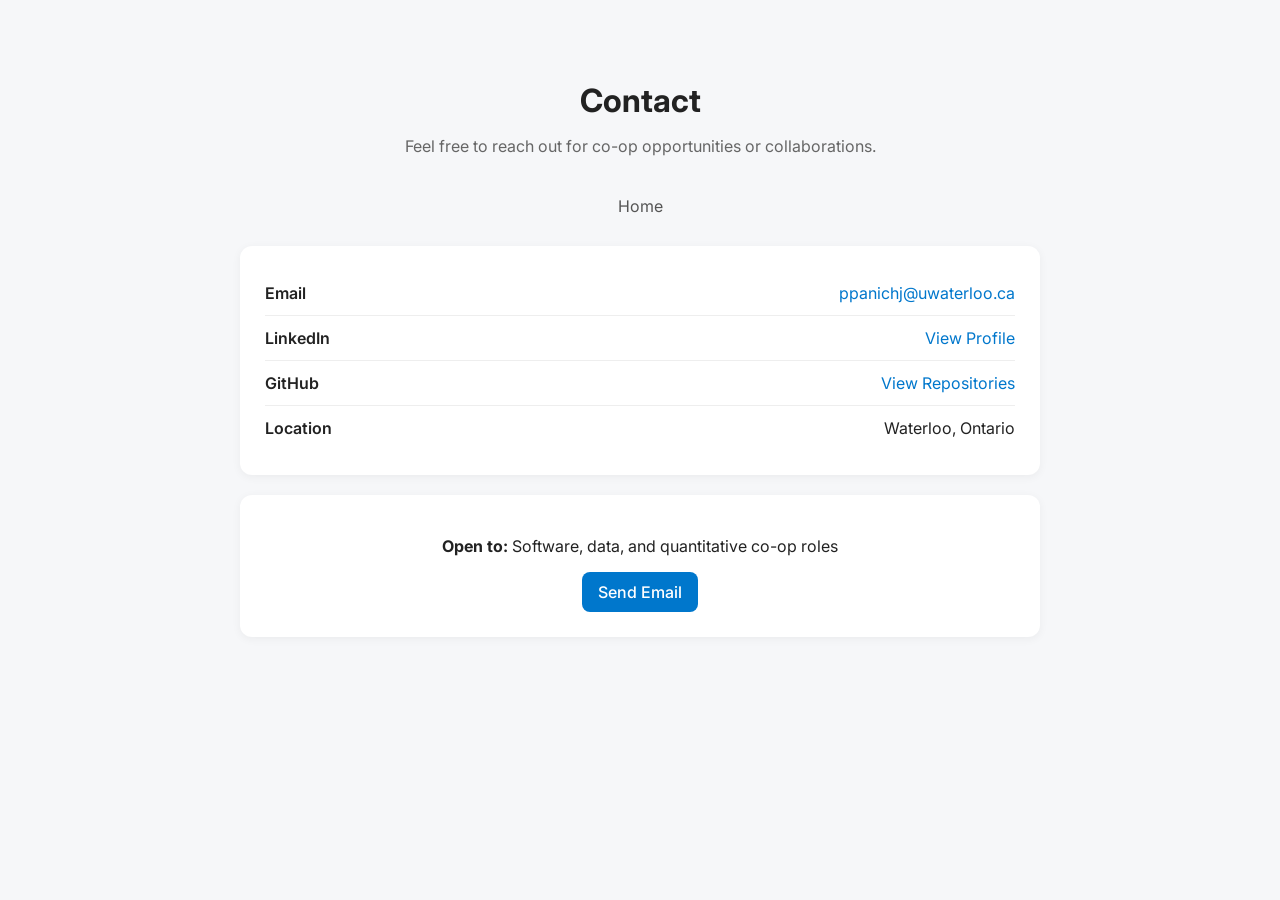
==== contact.html @ 590bdc4e "Created contact.html, index.html and added resume.pdf for basic resume site setup" ====
<!DOCTYPE html>
<html lang="en">
<head>
    <meta charset="UTF-8">
    <meta name="viewport" content="width=device-width, initial-scale=1.0">
    <title>Contact | Your Name</title>

    <!-- Font -->
    <link href="https://fonts.googleapis.com/css2?family=Inter:wght@400;500;600&display=swap" rel="stylesheet">

    <style>
        body {
            font-family: "Inter", sans-serif;
            margin: 0;
            background: #f6f7f9;
            color: #222;
        }

        .container {
            max-width: 800px;
            margin: auto;
            padding: 60px 20px;
        }

        h1 {
            text-align: center;
            margin-bottom: 10px;
        }

        .subtitle {
            text-align: center;
            color: #666;
            margin-bottom: 40px;
        }

        .nav {
            text-align: center;
            margin-bottom: 30px;
        }

        .nav a {
            margin: 0 10px;
            text-decoration: none;
            color: #555;
        }

        .card {
            background: white;
            padding: 25px;
            border-radius: 12px;
            box-shadow: 0 2px 10px rgba(0,0,0,0.05);
            margin-bottom: 20px;
        }

        .row {
            display: flex;
            justify-content: space-between;
            padding: 12px 0;
            border-bottom: 1px solid #eee;
        }

        .row:last-child {
            border-bottom: none;
        }

        .label {
            font-weight: 600;
        }

        a {
            color: #0077cc;
            text-decoration: none;
        }

        a:hover {
            text-decoration: underline;
        }

        .button {
            display: inline-block;
            padding: 10px 16px;
            background: #0077cc;
            color: white;
            border-radius: 8px;
            text-decoration: none;
            font-weight: 500;
        }

        .button:hover {
            background: #005fa3;
        }

        .center {
            text-align: center;
        }
    </style>
</head>

<body>

<div class="container">

    <!-- Header -->
    <h1>Contact</h1>
    <p class="subtitle">Feel free to reach out for co-op opportunities or collaborations.</p>

    <!-- Navigation -->
    <div class="nav">
        <a href="index.html">Home</a>
    </div>

    <!-- Contact Card -->
    <div class="card">

        <div class="row">
            <span class="label">Email</span>
            <a href="mailto:ppanichj@uwaterloo.ca">ppanichj@uwaterloo.ca</a>
        </div>

        <div class="row">
            <span class="label">LinkedIn</span>
            <a href="https://linkedin.com/in/pipard" target="_blank">View Profile</a>
        </div>

        <div class="row">
            <span class="label">GitHub</span>
            <a href="https://github.com/SunAirBison" target="_blank">View Repositories</a>
        </div>

        <div class="row">
            <span class="label">Location</span>
            <span>Waterloo, Ontario</span>
        </div>

    </div>

    <div class="card center">
        <p><strong>Open to:</strong> Software, data, and quantitative co-op roles</p>
        <a class="button" href="mailto:your.email@gmail.com">Send Email</a>
    </div>

</div>

</body>
</html>
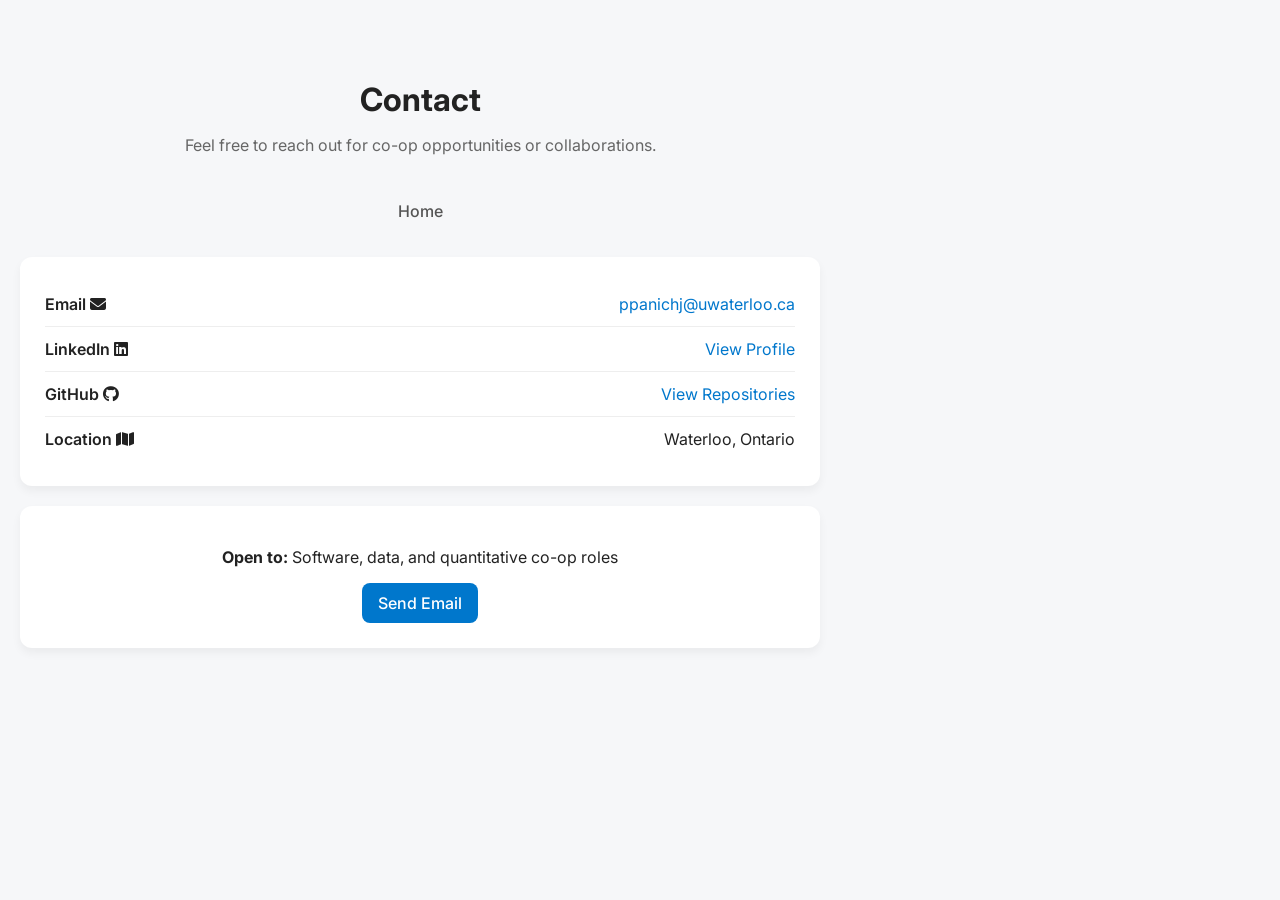
==== commit 4b1c6e00: "Move style to style.css, change formatting and added icons in contact.html" ====
--- a/contact.html
+++ b/contact.html
@@ -5,97 +5,12 @@
     <meta name="viewport" content="width=device-width, initial-scale=1.0">
     <title>Contact | Your Name</title>
 
-    <!-- Font -->
-    <link href="https://fonts.googleapis.com/css2?family=Inter:wght@400;500;600&display=swap" rel="stylesheet">
+    <link rel="stylesheet" href="https://cdnjs.cloudflare.com/ajax/libs/font-awesome/6.5.0/css/all.min.css">
+    <link rel="stylesheet" href="https://fonts.googleapis.com/css?family=Inter">
 
-    <style>
-        body {
-            font-family: "Inter", sans-serif;
-            margin: 0;
-            background: #f6f7f9;
-            color: #222;
-        }
+    <link rel="stylesheet" href="style.css">
 
-        .container {
-            max-width: 800px;
-            margin: auto;
-            padding: 60px 20px;
-        }
-
-        h1 {
-            text-align: center;
-            margin-bottom: 10px;
-        }
-
-        .subtitle {
-            text-align: center;
-            color: #666;
-            margin-bottom: 40px;
-        }
-
-        .nav {
-            text-align: center;
-            margin-bottom: 30px;
-        }
-
-        .nav a {
-            margin: 0 10px;
-            text-decoration: none;
-            color: #555;
-        }
-
-        .card {
-            background: white;
-            padding: 25px;
-            border-radius: 12px;
-            box-shadow: 0 2px 10px rgba(0,0,0,0.05);
-            margin-bottom: 20px;
-        }
-
-        .row {
-            display: flex;
-            justify-content: space-between;
-            padding: 12px 0;
-            border-bottom: 1px solid #eee;
-        }
-
-        .row:last-child {
-            border-bottom: none;
-        }
-
-        .label {
-            font-weight: 600;
-        }
-
-        a {
-            color: #0077cc;
-            text-decoration: none;
-        }
-
-        a:hover {
-            text-decoration: underline;
-        }
-
-        .button {
-            display: inline-block;
-            padding: 10px 16px;
-            background: #0077cc;
-            color: white;
-            border-radius: 8px;
-            text-decoration: none;
-            font-weight: 500;
-        }
-
-        .button:hover {
-            background: #005fa3;
-        }
-
-        .center {
-            text-align: center;
-        }
-    </style>
-</head>
-
+    </head>
 <body>
 
 <div class="container">
@@ -113,22 +28,22 @@
     <div class="card">
 
         <div class="row">
-            <span class="label">Email</span>
+            <span class="label">Email <i class="fa-solid fa-envelope"></i></span>
             <a href="mailto:ppanichj@uwaterloo.ca">ppanichj@uwaterloo.ca</a>
         </div>
 
         <div class="row">
-            <span class="label">LinkedIn</span>
+            <span class="label">LinkedIn <i class="fa-brands fa-linkedin"></i></span>
             <a href="https://linkedin.com/in/pipard" target="_blank">View Profile</a>
         </div>
 
         <div class="row">
-            <span class="label">GitHub</span>
+            <span class="label">GitHub <i class="fa-brands fa-github"></i> </span>
             <a href="https://github.com/SunAirBison" target="_blank">View Repositories</a>
         </div>
 
         <div class="row">
-            <span class="label">Location</span>
+            <span class="label">Location <i class="fa-solid fa-map"></i></span>
             <span>Waterloo, Ontario</span>
         </div>
 
--- a/style.css
+++ b/style.css
@@ -0,0 +1,114 @@
+body {
+    font-family: "Inter", sans-serif;
+    margin: 0;
+    background: #f6f7f9;
+    color: #222;
+}
+
+.container {
+    max-width: 800px;
+    padding: 60px 20px;
+}
+
+h1 {
+    text-align: center;
+    margin: 0;
+    padding-top: 20px;
+}
+
+header {
+    text-align: center;
+    margin-bottom: 20px;
+}
+
+.subtitle {
+    text-align: center;
+    color: #666;
+    margin-bottom: 40px;
+}
+
+.links {
+    display: flex;
+    justify-content: center;
+    align-items: center;
+    gap: 18px;
+    flex-wrap: wrap;
+}
+
+
+.nav {
+    display: flex;
+    justify-content: center;
+    align-items: center;
+    gap: 18px;
+    margin-bottom: 30px;
+    flex-wrap: wrap;
+}
+
+.nav a, .links a {
+    color: #555;
+    text-decoration: none;
+    font-weight: 500;
+    padding: 6px 10px;
+    border-radius: 6px;
+    transition: 0.2s ease;
+}
+
+.nav a:hover, .links a:hover {
+    color: #0077cc;
+    background: rgba(0, 119, 204, 0.08);
+}
+
+.card {
+    background: white;
+    padding: 25px;
+    border-radius: 12px;
+    box-shadow: 0 5px 10px rgba(0, 0, 0, 0.05);
+    margin-bottom: 20px;
+}
+
+.row {
+    display: flex;
+    justify-content: space-between;
+    padding: 12px 0;
+    border-bottom: 1px solid #eee;
+}
+
+.row:last-child {
+    border-bottom: none;
+}
+
+.label {
+    font-weight: 600;
+}
+
+a {
+    color: #0077cc;
+    text-decoration: none;
+}
+
+a:hover {
+    text-decoration: underline;
+}
+
+.button {
+    display: inline-block;
+    padding: 10px 16px;
+    background: #0077cc;
+    color: white;
+    border-radius: 8px;
+    text-decoration: none;
+    font-weight: 500;
+}
+
+.button:hover {
+    background: #005fa3;
+}
+
+.center {
+    text-align: center;
+}
+
+footer {
+    color: #555;
+}
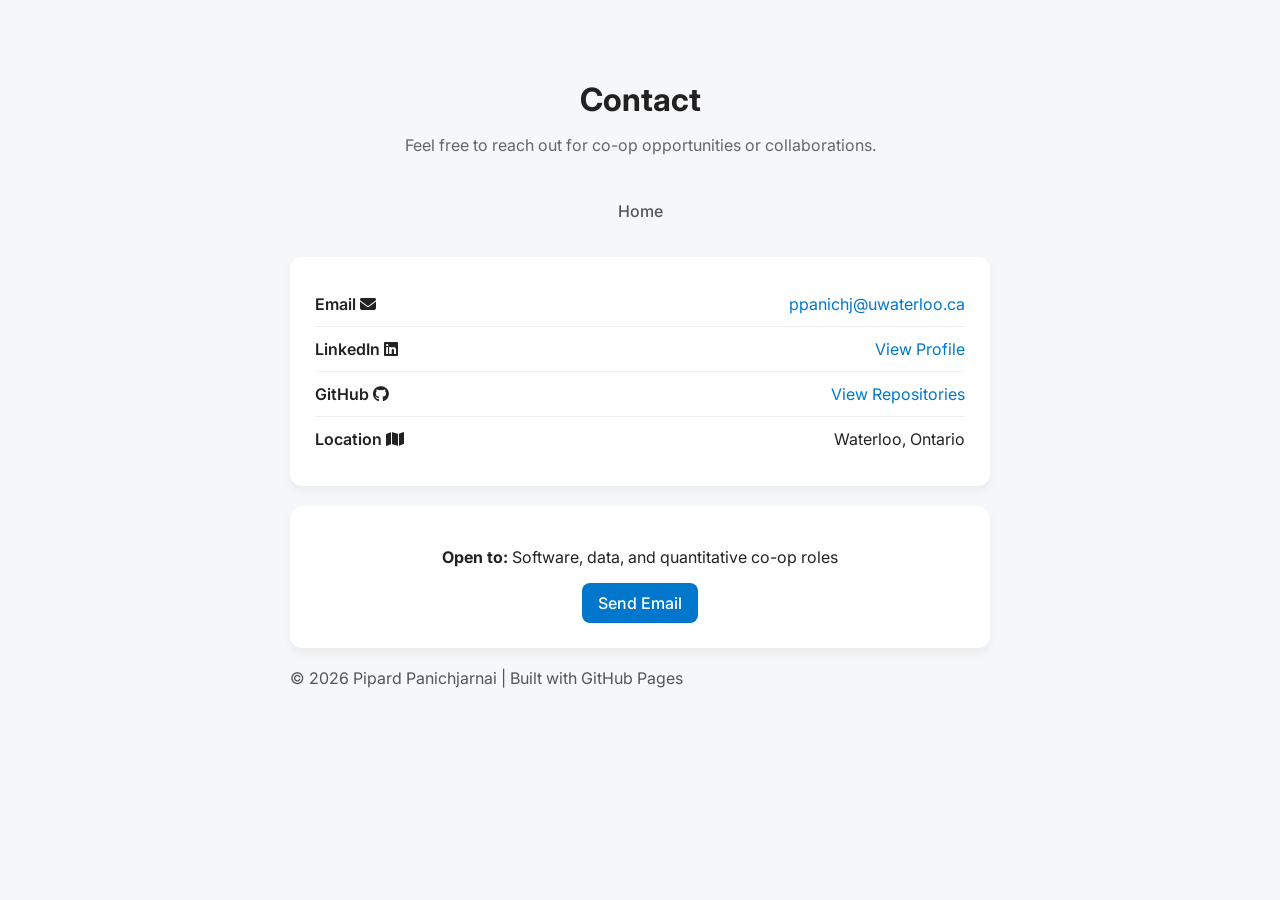
==== commit 60cd5d7f: "Small formatting changes" ====
--- a/contact.html
+++ b/contact.html
@@ -1,5 +1,6 @@
 <!DOCTYPE html>
 <html lang="en">
+
 <head>
     <meta charset="UTF-8">
     <meta name="viewport" content="width=device-width, initial-scale=1.0">
@@ -7,10 +8,10 @@
 
     <link rel="stylesheet" href="https://cdnjs.cloudflare.com/ajax/libs/font-awesome/6.5.0/css/all.min.css">
     <link rel="stylesheet" href="https://fonts.googleapis.com/css?family=Inter">
-
     <link rel="stylesheet" href="style.css">
 
-    </head>
+</head>
+
 <body>
 
 <div class="container">
@@ -54,6 +55,10 @@
         <a class="button" href="mailto:your.email@gmail.com">Send Email</a>
     </div>
 
+    <footer>
+        <p>© 2026 Pipard Panichjarnai | Built with GitHub Pages</p>
+    </footer>
+
 </div>
 
 </body>
--- a/style.css
+++ b/style.css
@@ -6,7 +6,8 @@
 }
 
 .container {
-    max-width: 800px;
+    max-width: 700px;
+    margin: 0 auto;
     padding: 60px 20px;
 }
 
